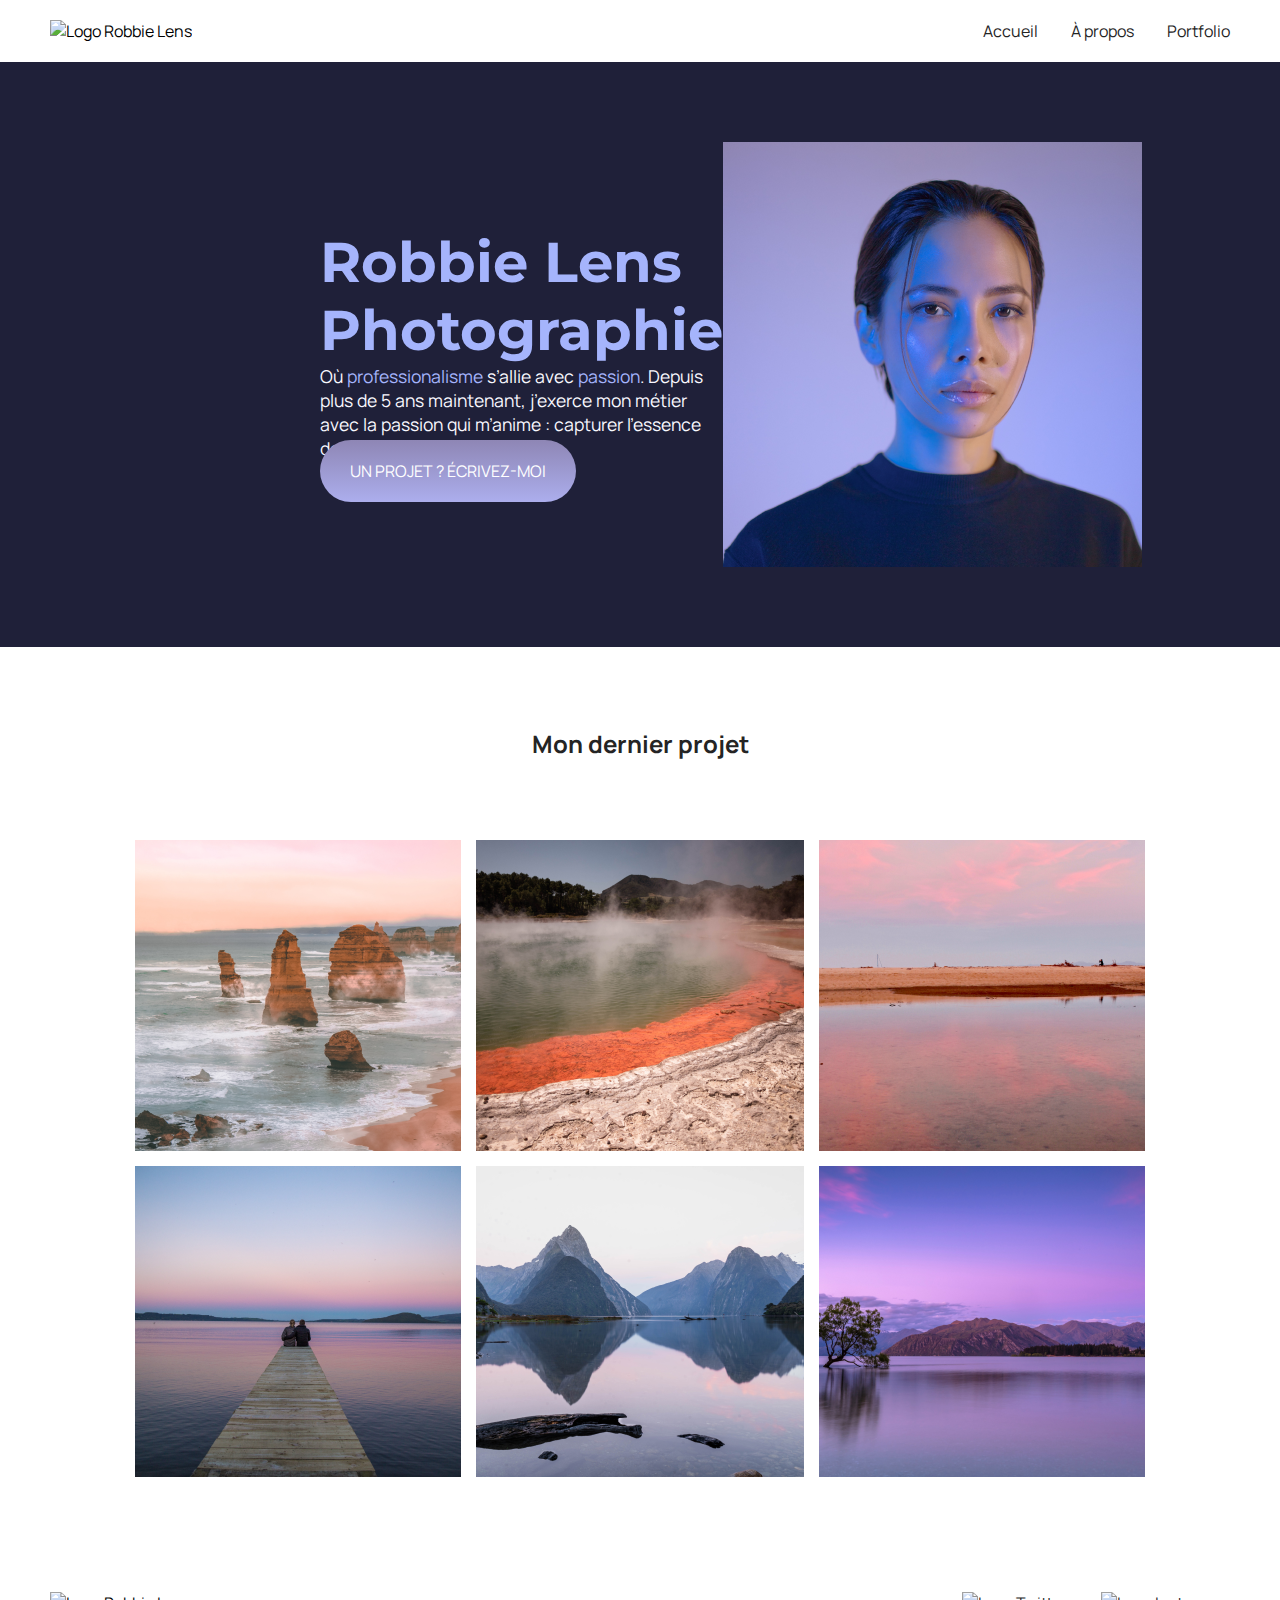
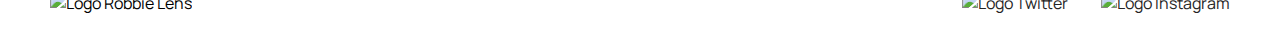
==== index.html @ 1cde3824 "P3C4" ====
<!DOCTYPE html>
<html lang="fr">

<head>
    <meta charset="utf-8" >
    <title>Accueil - Robbie Lens Photographie</title>
    <link href="style.css" rel="stylesheet" >
    <link rel="preconnect" href="https://fonts.googleapis.com">
    <link rel="preconnect" href="https://fonts.gstatic.com" crossorigin>
    <link href="https://fonts.googleapis.com/css2?family=Manrope&family=Montserrat&display=swap" rel="stylesheet">
</head>

<body>
    <header>
        <nav>
            <img src="images/logo.png" alt="Logo Robbie Lens" >
            <div>
                <a href="index.html">Accueil</a>
                <a href="a-propos.html">À propos</a>
                <a href="portfolio.html">Portfolio</a>
            </div>
        </nav>
    </header>
    <main>
        <section class="accueil-introduction">
            <div>
                <h1>Robbie Lens Photographie</h1>
                <p>
                    Où <em>professionalisme</em> s’allie avec <em>passion</em>. Depuis
                    plus de 5 ans maintenant, j’exerce mon métier avec la passion
                    qui m’anime : capturer l’essence de chaque instant.
                </p>
                <a href="" class="cta">UN PROJET ? ÉCRIVEZ-MOI</a>
            </div>
            <img src="images/robbie-lens.png" alt="Portrait avec effet de la photographe Robbie Lens" >
        </section>
        <section class="accueil-photos">
            <h2>Mon dernier projet</h2>
            <div>
                <img src="images/accueil/element-1.png" alt="Twelve apostles - Australie" >
                <img src="images/accueil/element-2.png" alt="Wai-O-Tapu - Nouvelle-Zélande" >
                <img src="images/accueil/element-3.png" alt="Parc National d’Abel Tasman - Nouvelle-Zélande" >
            </div>
            <div>
                <img src="images/accueil/element-4.png" alt="Lac Rotorua - Nouvelle-Zélande" >
                <img src="images/accueil/element-5.png" alt="Milford Sound - Nouvelle-Zélande" >
                <img src="images/accueil/element-6.png" alt="Lac Wanaka - Nouvelle-Zélande" >
            </div>
        </section>
    </main>
    <footer>
        <img src="images/logo.png" alt="Logo Robbie Lens" >
        <div>
            <a target="_blank" href="https://twitter.com/" class="lien-icone">
                <img src="images/twitter.png" alt="Logo Twitter" >
            </a>
            <a target="_blank" href="https://www.instagram.com/" class="lien-icone">
                <img src="images/instagram.png" alt="Logo Instagram" >
            </a>
        </div>
    </footer>
</body>

</html>
---- style.css ----
* {
  margin: 0;
}

body {
  font-family: 'Manrope', sans-serif;
  font-size: 1em;
  background-color: #1f2039;
}

a {
  color: #242424;
  text-decoration: none;
}

em {
  color: #a5b4fc;
  font-style: normal;
}

h1 {
  font-size: 3.5em;
  color: #a5b4fc;
  font-family: 'Montserrat', sans-serif;
}

h2 {
  color: #f9f8ff;
}

p,
li {
  font-size: 1.1em;
  color: #f9f8ff;
}

header,
footer {
  background-color: white;
  padding: 20px 50px;
}

.cta {
  background: linear-gradient(#8e86b5, #acaeed);
  color: white;
  border-radius: 50px;
  padding: 20px 30px;
}

a:hover {
  text-decoration: underline;
}

.cta:hover {
  background: linear-gradient(#696484, #8788ba);
  text-decoration: none;
}

.lien-icone {
  margin-left: 30px;
}

.lien-icone:hover {
  opacity: 0.5;
}

.carre-contenu {
  border-right: 1px solid #8e86b5;
  border-bottom: 1px solid #8e86b5;
  padding: 50px;
}

.carre-contenu h2 {
  margin-top: 30px;
}

.carre-contenu ul {
  margin-top: 30px;
}

section {
  padding: 80px;
}

.a-propos-main {
  width: 50%;
  margin: auto;
}

footer,
nav {
  display: flex;
  flex-direction: row;
  align-items: center;
  justify-content: space-between;
}

nav a {
  margin-left: 30px;
}

.accueil-photos {
  background-color: white;
  padding: 80px;
}

.accueil-photos h2 {
  color: #242424;
  text-align: center;
  margin-bottom: 80px;
}

.accueil-photos div {
  display: flex;
  flex-direction: row;
  gap: 15px;
  justify-content: center;
  margin-bottom: 15px;
}

.accueil-introduction {
  display: flex;
  flex-direction: row;
  width: 50%;
  align-items: center;
  margin: auto;
}

.portfolio-section-photos {
  background-color: white;
}

.portfolio-section-photos h2 {
  color: #242424;
  margin-bottom: 80px;
}

.grid-paysages img,
.grid-portraits img {
  width: 100%;
  height: 100%;
  /* Même si vous ne connaissez pas cette propriété, vous en aurez besoin pour permettre aux images de respecter les dimensions de la grid CSS */
  object-fit: cover;
}
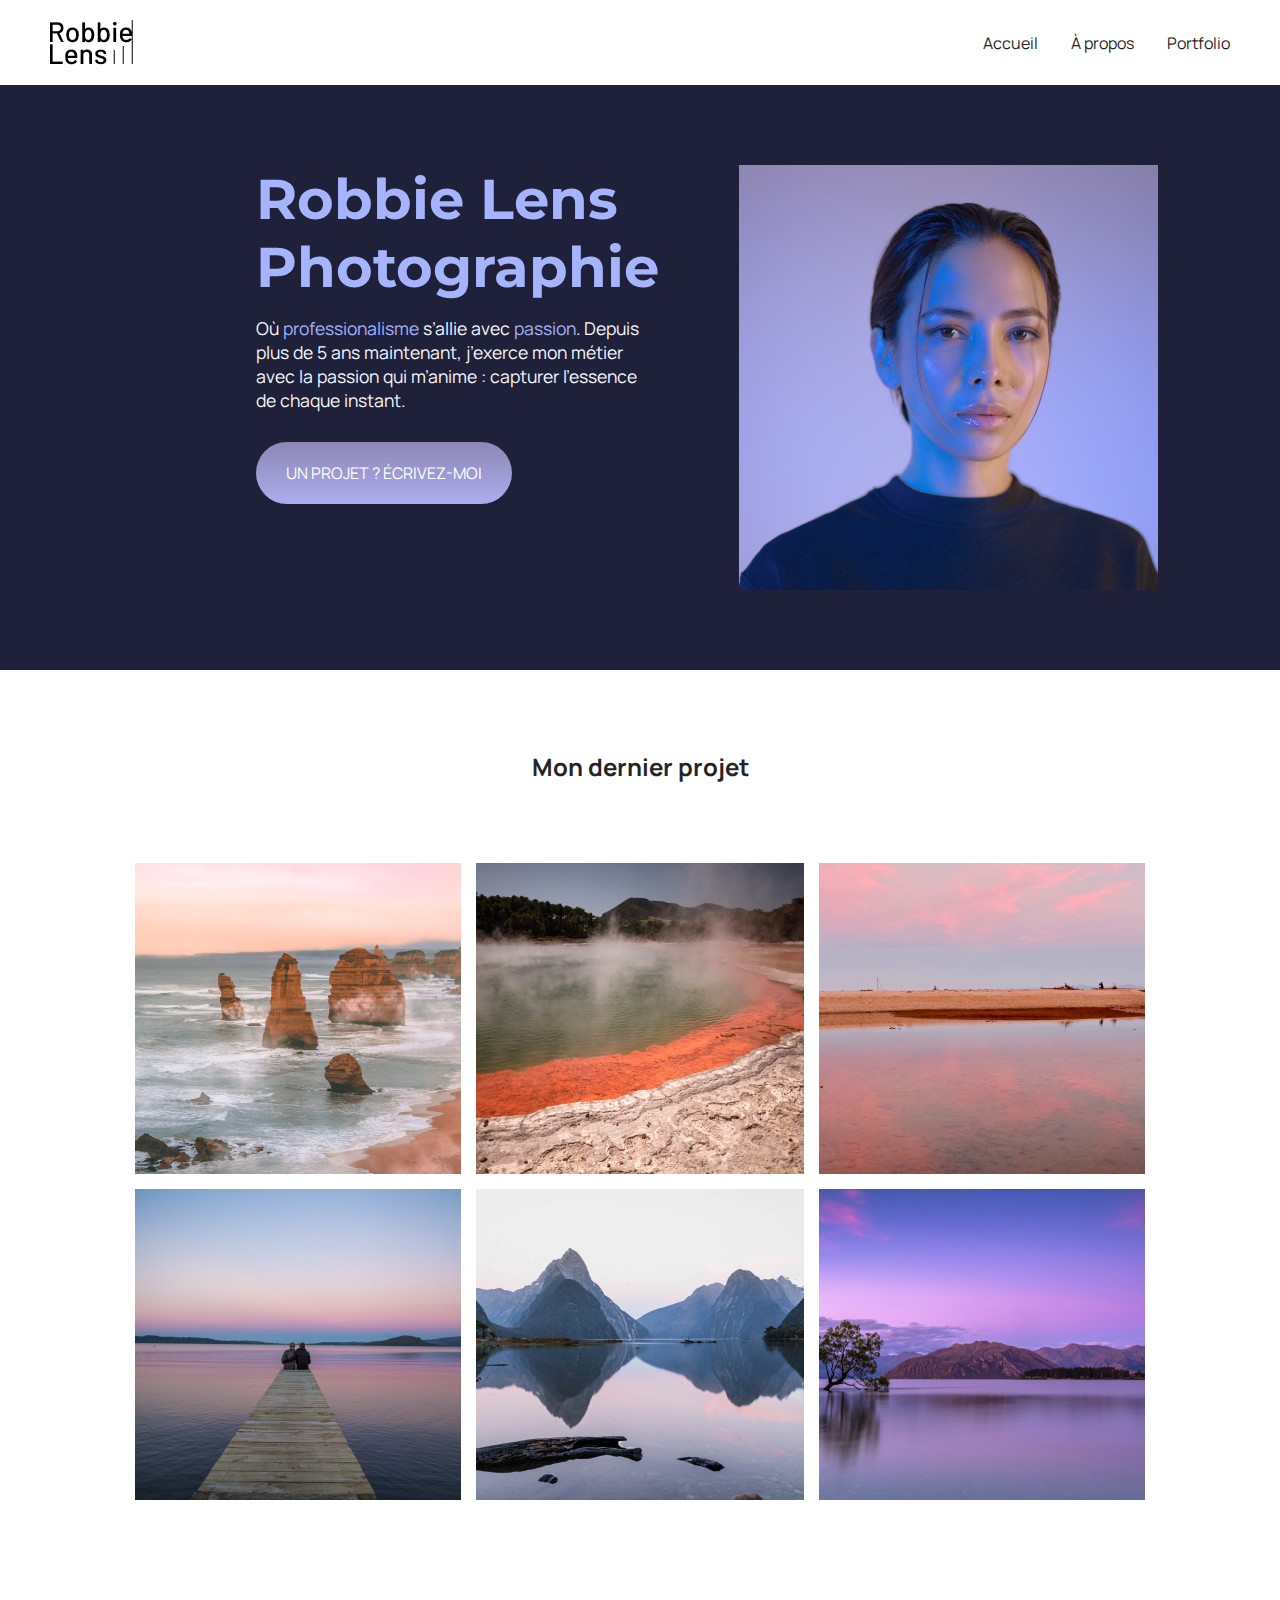
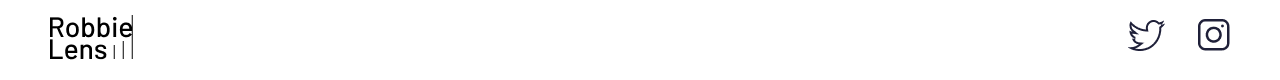
==== commit a2e9fcd2: "Merge 9b1d150cbd2f225dbc7a6bb48d7e8f4ade4ec33c into d323047eef6ed3aa2c30fa1a164f433203dc4e98" ====
--- a/index.html
+++ b/index.html
@@ -4,7 +4,8 @@
 <head>
     <meta charset="utf-8" >
     <title>Accueil - Robbie Lens Photographie</title>
-    <link href="style.css" rel="stylesheet" >
+    <link href="style/style.css" rel="stylesheet" >
+    <link href="style/index.css" rel="stylesheet" >
     <link rel="preconnect" href="https://fonts.googleapis.com">
     <link rel="preconnect" href="https://fonts.gstatic.com" crossorigin>
     <link href="https://fonts.googleapis.com/css2?family=Manrope&family=Montserrat&display=swap" rel="stylesheet">
@@ -30,7 +31,7 @@
                     plus de 5 ans maintenant, j’exerce mon métier avec la passion
                     qui m’anime : capturer l’essence de chaque instant.
                 </p>
-                <a href="" class="cta">UN PROJET ? ÉCRIVEZ-MOI</a>
+                <a href="portfolio.html" class="cta">UN PROJET ? ÉCRIVEZ-MOI</a>
             </div>
             <img src="images/robbie-lens.png" alt="Portrait avec effet de la photographe Robbie Lens" >
         </section>
--- a/style/style.css
+++ b/style/style.css
@@ -0,0 +1,82 @@
+* {
+  margin: 0;
+}
+
+body {
+  font-family: 'Manrope', sans-serif;
+  font-size: 1em;
+  background-color: #1f2039;
+}
+
+a {
+  color: #242424;
+  text-decoration: none;
+}
+
+em {
+  color: #a5b4fc;
+  font-style: normal;
+}
+
+h1 {
+  font-size: 3.5em;
+  color: #a5b4fc;
+  font-family: 'Montserrat', sans-serif;
+}
+
+h2 {
+  color: #f9f8ff;
+}
+
+p,
+li {
+  font-size: 1.1em;
+  color: #f9f8ff;
+}
+
+header,
+footer {
+  background-color: white;
+  padding: 20px 50px;
+}
+
+.cta {
+  display: inline-block;
+  background: linear-gradient(#8e86b5, #acaeed);
+  color: white;
+  border-radius: 50px;
+  padding: 20px 30px;
+}
+
+a:hover {
+  text-decoration: underline;
+}
+
+.cta:hover {
+  background: linear-gradient(#696484, #8788ba);
+  text-decoration: none;
+}
+
+.lien-icone {
+  margin-left: 30px;
+}
+
+.lien-icone:hover {
+  opacity: 0.5;
+}
+
+section {
+  padding: 80px;
+}
+
+footer,
+nav {
+  display: flex;
+  flex-direction: row;
+  align-items: center;
+  justify-content: space-between;
+}
+
+nav a {
+  margin-left: 30px;
+}
--- a/style/index.css
+++ b/style/index.css
@@ -0,0 +1,38 @@
+.accueil-photos {
+  background-color: white;
+  padding: 80px;
+}
+
+.accueil-photos h2 {
+  color: #242424;
+  text-align: center;
+  margin-bottom: 80px;
+}
+
+.accueil-photos div {
+  display: flex;
+  flex-direction: row;
+  gap: 15px;
+  justify-content: center;
+  margin-bottom: 15px;
+}
+
+.accueil-introduction {
+  display: flex;
+  flex-direction: row;
+  width: 60%;
+  align-items: flex-start;
+  margin: auto;
+}
+
+.accueil-introduction h1 {
+  margin-bottom: 15px;
+}
+
+.accueil-introduction p {
+  margin-bottom: 30px;
+}
+
+.accueil-introduction div {
+  padding-right: 80px;
+}
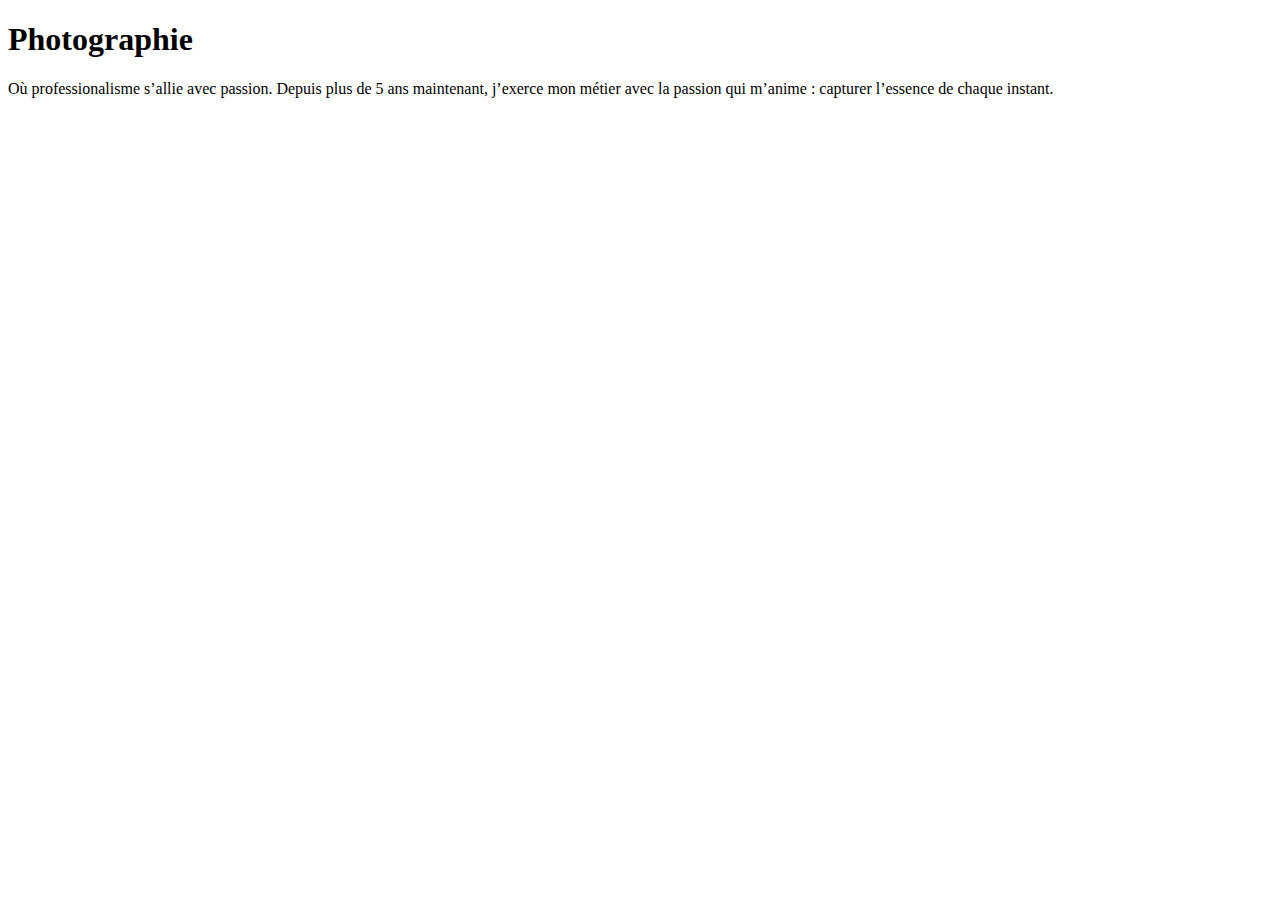
==== commit d7b8f4a9: "Merge ebe02855d96748541d482d2fb3e380b8318b13ac into d323047eef6ed3aa2c30fa1a164f433203dc4e98" ====
--- a/index.html
+++ b/index.html
@@ -2,64 +2,14 @@
 <html lang="fr">
 
 <head>
-    <meta charset="utf-8" >
+    <meta charset="utf-8">
     <title>Accueil - Robbie Lens Photographie</title>
-    <link href="style/style.css" rel="stylesheet" >
-    <link href="style/index.css" rel="stylesheet" >
-    <link rel="preconnect" href="https://fonts.googleapis.com">
-    <link rel="preconnect" href="https://fonts.gstatic.com" crossorigin>
-    <link href="https://fonts.googleapis.com/css2?family=Manrope&family=Montserrat&display=swap" rel="stylesheet">
 </head>
 
 <body>
-    <header>
-        <nav>
-            <img src="images/logo.png" alt="Logo Robbie Lens" >
-            <div>
-                <a href="index.html">Accueil</a>
-                <a href="a-propos.html">À propos</a>
-                <a href="portfolio.html">Portfolio</a>
-            </div>
-        </nav>
-    </header>
-    <main>
-        <section class="accueil-introduction">
-            <div>
-                <h1>Robbie Lens Photographie</h1>
-                <p>
-                    Où <em>professionalisme</em> s’allie avec <em>passion</em>. Depuis
-                    plus de 5 ans maintenant, j’exerce mon métier avec la passion
-                    qui m’anime : capturer l’essence de chaque instant.
-                </p>
-                <a href="portfolio.html" class="cta">UN PROJET ? ÉCRIVEZ-MOI</a>
-            </div>
-            <img src="images/robbie-lens.png" alt="Portrait avec effet de la photographe Robbie Lens" >
-        </section>
-        <section class="accueil-photos">
-            <h2>Mon dernier projet</h2>
-            <div>
-                <img src="images/accueil/element-1.png" alt="Twelve apostles - Australie" >
-                <img src="images/accueil/element-2.png" alt="Wai-O-Tapu - Nouvelle-Zélande" >
-                <img src="images/accueil/element-3.png" alt="Parc National d’Abel Tasman - Nouvelle-Zélande" >
-            </div>
-            <div>
-                <img src="images/accueil/element-4.png" alt="Lac Rotorua - Nouvelle-Zélande" >
-                <img src="images/accueil/element-5.png" alt="Milford Sound - Nouvelle-Zélande" >
-                <img src="images/accueil/element-6.png" alt="Lac Wanaka - Nouvelle-Zélande" >
-            </div>
-        </section>
-    </main>
-    <footer>
-        <img src="images/logo.png" alt="Logo Robbie Lens" >
-        <div>
-            <a target="_blank" href="https://twitter.com/" class="lien-icone">
-                <img src="images/twitter.png" alt="Logo Twitter" >
-            </a>
-            <a target="_blank" href="https://www.instagram.com/" class="lien-icone">
-                <img src="images/instagram.png" alt="Logo Instagram" >
-            </a>
-        </div>
-    </footer>
+    <h1>Photographie</h1>
+    <p>Où professionalisme s’allie avec passion. Depuis plus de 5 ans maintenant, j’exerce mon métier avec la passion
+        qui m’anime : capturer l’essence de chaque instant.</p>
 </body>
 
 </html>
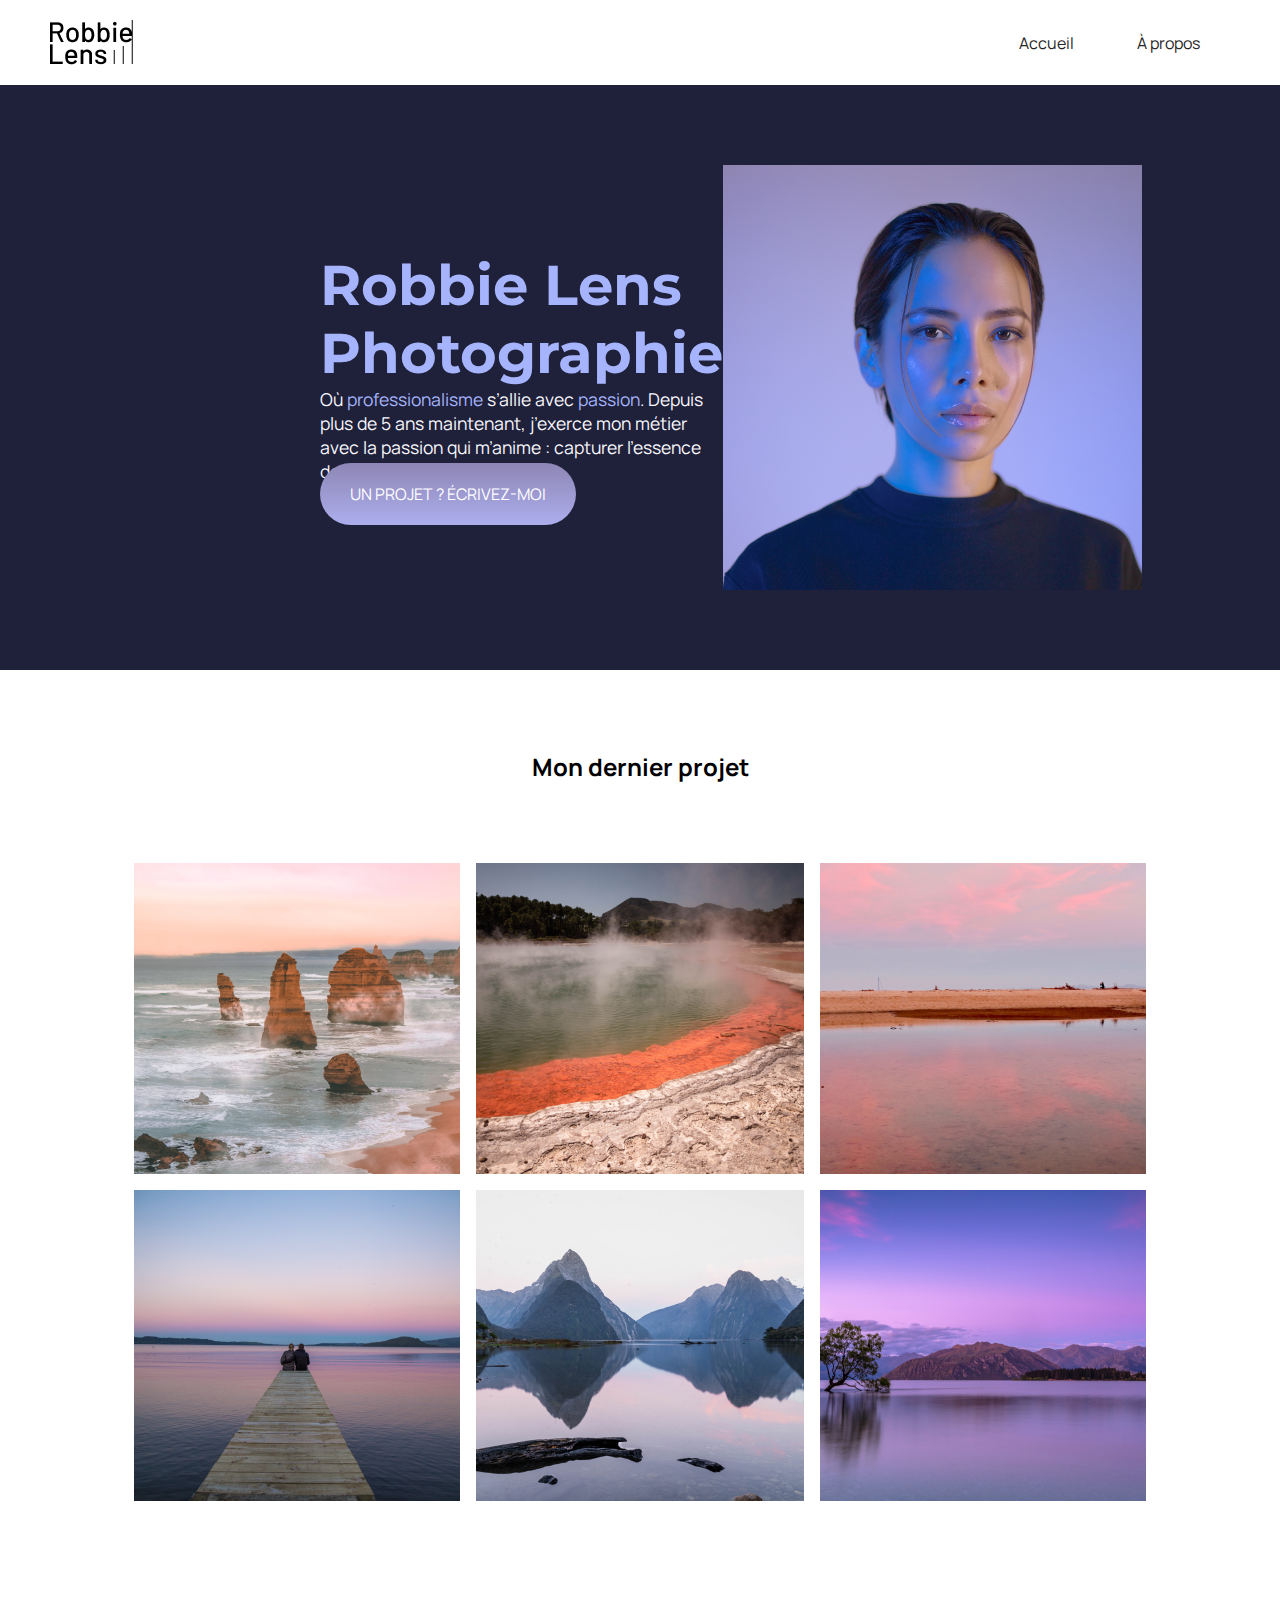
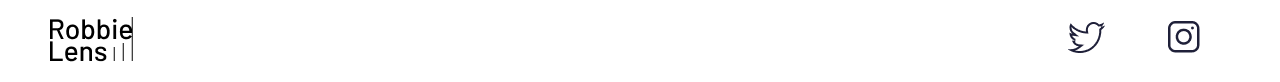
==== commit b51437e3: "Complete exercice" ====
--- a/index.html
+++ b/index.html
@@ -2,14 +2,64 @@
 <html lang="fr">
 
 <head>
-    <meta charset="utf-8">
+    <meta charset="UTF-8">
+    <meta http-equiv="X-UA-Compatible" content="IE=edge">
+    <meta name="viewport" content="width=device-width, initial-scale=1.0">
     <title>Accueil - Robbie Lens Photographie</title>
+    <link href="assets/css/style.css" rel="stylesheet">
+    <link rel="preconnect" href="https://fonts.googleapis.com">
+    <link rel="preconnect" href="https://fonts.gstatic.com" crossorigin>
+    <link href="https://fonts.googleapis.com/css2?family=Manrope&family=Montserrat&display=swap" rel="stylesheet">
 </head>
 
 <body>
-    <h1>Photographie</h1>
-    <p>Où professionalisme s’allie avec passion. Depuis plus de 5 ans maintenant, j’exerce mon métier avec la passion
-        qui m’anime : capturer l’essence de chaque instant.</p>
+    <header>
+        <nav>
+            <img src="assets/images/logo.png" alt="Logo Robbie Lens">
+            <div>
+                <a href="index.html">Accueil</a>
+                <a href="a-propos.html">À propos</a>
+            </div>
+        </nav>
+    </header>
+    <main>
+        <section class="home-intro">
+            <div>
+                <h1>Robbie Lens Photographie</h1>
+                <p>
+                    Où <em>professionalisme</em> s’allie avec <em>passion</em>. Depuis
+                    plus de 5 ans maintenant, j’exerce mon métier avec la passion
+                    qui m’anime : capturer l’essence de chaque instant.
+                </p>
+                <a href="" class="cta">UN PROJET ? ÉCRIVEZ-MOI</a>
+            </div>
+            <img src="assets/images/robbie-lens.png" alt="Portrait avec effet de la photographe Robbie Lens">
+        </section>
+        <section class="home-project">
+            <h2>Mon dernier projet</h2>
+            <div>
+                <img src="assets/images/accueil/element-1.png" alt="">
+                <img src="assets/images/accueil/element-2.png" alt="">
+                <img src="assets/images/accueil/element-3.png" alt="">
+            </div>
+            <div>
+                <img src="assets/images/accueil/element-4.png" alt="">
+                <img src="assets/images/accueil/element-5.png" alt="">
+                <img src="assets/images/accueil/element-6.png" alt="">
+            </div>
+        </section>
+    </main>
+    <footer>
+        <img src="assets/images/logo.png" alt="Logo Robbie Lens">
+        <div>
+            <a target="_blank" href="https://twitter.com/" rel="noopener" class="icon-link">
+                <img src="assets/images/twitter.png" alt="Logo Twitter">
+            </a>
+            <a target="_blank" href="https://www.instagram.com/" rel="noopener" class="icon-link">
+                <img src="assets/images/instagram.png" alt="Logo Instagram">
+            </a>
+        </div>
+    </footer>
 </body>
 
-</html>
+</html>--- a/assets/css/style.css
+++ b/assets/css/style.css
@@ -0,0 +1,147 @@
+* {
+  margin: 0;
+}
+
+body {
+  font-family: "Manrope", sans-serif;
+  font-size: 1em;
+  background-color: #1f2039;
+}
+
+a {
+  color: #242424;
+  text-decoration: none;
+}
+
+em {
+  color: #a5b4fc;
+  font-style: normal;
+}
+
+h1 {
+  font-size: 3.5em;
+  color: #a5b4fc;
+  font-family: "Montserrat", sans-serif;
+}
+
+h2 {
+  color: #f9f8ff;
+}
+
+p,
+li {
+  font-size: 1.1em;
+  color: #f9f8ff;
+}
+
+header,
+footer {
+  background-color: white;
+  padding: 20px 50px;
+}
+
+nav,
+footer {
+  display: -webkit-box;
+  display: -ms-flexbox;
+  display: flex;
+  -webkit-box-orient: horizontal;
+  -webkit-box-direction: normal;
+      -ms-flex-flow: row wrap;
+          flex-flow: row wrap;
+  -webkit-box-align: center;
+      -ms-flex-align: center;
+          align-items: center;
+  -webkit-box-pack: justify;
+      -ms-flex-pack: justify;
+          justify-content: space-between;
+}
+nav a,
+footer a {
+  margin: 30px;
+}
+
+.cta {
+  background: -webkit-gradient(linear, left top, left bottom, from(#8e86b5), to(#acaeed));
+  background: -o-linear-gradient(#8e86b5, #acaeed);
+  background: linear-gradient(#8e86b5, #acaeed);
+  color: white;
+  border-radius: 50px;
+  padding: 20px 30px;
+}
+
+a:hover {
+  text-decoration: underline;
+}
+
+.cta:hover {
+  background: -webkit-gradient(linear, left top, left bottom, from(#696484), to(#8788ba));
+  background: -o-linear-gradient(#696484, #8788ba);
+  background: linear-gradient(#696484, #8788ba);
+  text-decoration: none;
+}
+
+.icon-link:hover {
+  opacity: 0.5;
+}
+
+.square-content {
+  border-right: 1px solid #8e86b5;
+  border-bottom: 1px solid #8e86b5;
+  padding: 50px;
+}
+
+.square-content h2 {
+  margin-top: 30px;
+}
+
+.square-content ul {
+  margin-top: 30px;
+}
+
+section {
+  padding: 80px;
+}
+
+.about-main {
+  width: 50%;
+  margin: auto;
+}
+
+.home-intro {
+  display: -webkit-box;
+  display: -ms-flexbox;
+  display: flex;
+  -webkit-box-align: center;
+      -ms-flex-align: center;
+          align-items: center;
+  -webkit-box-orient: horizontal;
+  -webkit-box-direction: normal;
+      -ms-flex-direction: row;
+          flex-direction: row;
+  width: 50%;
+  margin: auto;
+}
+
+.home-project {
+  background-color: white;
+}
+.home-project h2 {
+  color: #000000;
+  margin-bottom: 80px;
+  text-align: center;
+}
+.home-project div {
+  display: -webkit-box;
+  display: -ms-flexbox;
+  display: flex;
+  -webkit-box-orient: horizontal;
+  -webkit-box-direction: normal;
+      -ms-flex-direction: row;
+          flex-direction: row;
+  gap: 16px;
+  margin-bottom: 16px;
+  -webkit-box-pack: center;
+      -ms-flex-pack: center;
+          justify-content: center;
+}/*# sourceMappingURL=style.css.map */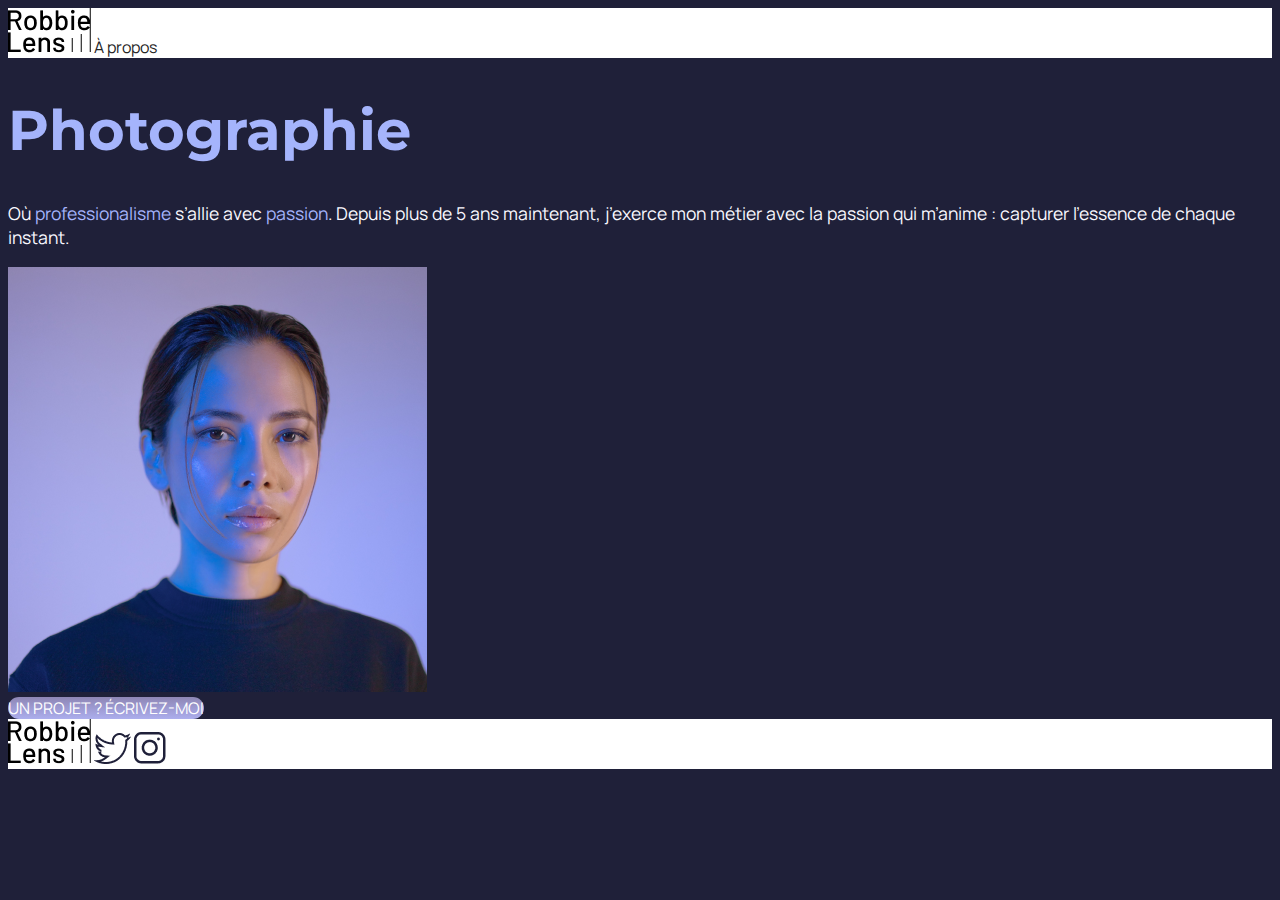
==== commit 44d0818d: "Merge fdf668b0d9265d999fde89b4f8113253525e7111 into d323047eef6ed3aa2c30fa1a164f433203dc4e98" ====
--- a/index.html
+++ b/index.html
@@ -2,64 +2,38 @@
 <html lang="fr">
 
 <head>
-    <meta charset="UTF-8">
-    <meta http-equiv="X-UA-Compatible" content="IE=edge">
-    <meta name="viewport" content="width=device-width, initial-scale=1.0">
+    <meta charset="utf-8" >
     <title>Accueil - Robbie Lens Photographie</title>
-    <link href="assets/css/style.css" rel="stylesheet">
+    <link href="style.css" rel="stylesheet" >
     <link rel="preconnect" href="https://fonts.googleapis.com">
     <link rel="preconnect" href="https://fonts.gstatic.com" crossorigin>
     <link href="https://fonts.googleapis.com/css2?family=Manrope&family=Montserrat&display=swap" rel="stylesheet">
 </head>
 
 <body>
-    <header>
-        <nav>
-            <img src="assets/images/logo.png" alt="Logo Robbie Lens">
-            <div>
-                <a href="index.html">Accueil</a>
-                <a href="a-propos.html">À propos</a>
-            </div>
-        </nav>
-    </header>
-    <main>
-        <section class="home-intro">
-            <div>
-                <h1>Robbie Lens Photographie</h1>
-                <p>
-                    Où <em>professionalisme</em> s’allie avec <em>passion</em>. Depuis
-                    plus de 5 ans maintenant, j’exerce mon métier avec la passion
-                    qui m’anime : capturer l’essence de chaque instant.
-                </p>
-                <a href="" class="cta">UN PROJET ? ÉCRIVEZ-MOI</a>
-            </div>
-            <img src="assets/images/robbie-lens.png" alt="Portrait avec effet de la photographe Robbie Lens">
-        </section>
-        <section class="home-project">
-            <h2>Mon dernier projet</h2>
-            <div>
-                <img src="assets/images/accueil/element-1.png" alt="">
-                <img src="assets/images/accueil/element-2.png" alt="">
-                <img src="assets/images/accueil/element-3.png" alt="">
-            </div>
-            <div>
-                <img src="assets/images/accueil/element-4.png" alt="">
-                <img src="assets/images/accueil/element-5.png" alt="">
-                <img src="assets/images/accueil/element-6.png" alt="">
-            </div>
-        </section>
-    </main>
-    <footer>
-        <img src="assets/images/logo.png" alt="Logo Robbie Lens">
-        <div>
-            <a target="_blank" href="https://twitter.com/" rel="noopener" class="icon-link">
-                <img src="assets/images/twitter.png" alt="Logo Twitter">
-            </a>
-            <a target="_blank" href="https://www.instagram.com/" rel="noopener" class="icon-link">
-                <img src="assets/images/instagram.png" alt="Logo Instagram">
-            </a>
-        </div>
-    </footer>
+    <div class="entete">
+        <img src="images/logo.png" alt="Logo Robbie Lens" >
+        <a href="a-propos.html">À propos</a>
+    </div>
+    <h1>Photographie</h1>
+    <p>
+        Où <em>professionalisme</em> s’allie avec <em>passion</em>. Depuis
+        plus de 5 ans maintenant, j’exerce mon métier avec la passion
+        qui m’anime : capturer l’essence de chaque instant.
+    </p>
+    <img src="images/robbie-lens.png" alt="Portrait avec effet de la photographe Robbie Lens" >
+    <div>
+        <a href="" class="cta">UN PROJET ? ÉCRIVEZ-MOI</a>
+    </div>
+    <div class="pied-de-page">
+        <img src="images/logo.png" alt="Logo Robbie Lens" >
+        <a target="_blank" href="https://twitter.com/">
+            <img src="images/twitter.png" alt="Logo Twitter" >
+        </a>
+        <a target="_blank" href="https://www.instagram.com/">
+            <img src="images/instagram.png" alt="Logo Instagram" >
+        </a>
+    </div>
 </body>
 
-</html>+</html>
--- a/style.css
+++ b/style.css
@@ -0,0 +1,47 @@
+body {
+  font-family: 'Manrope', sans-serif;
+  font-size: 1em;
+  background-color: #1f2039;
+}
+
+a {
+  color: #242424;
+  text-decoration: none;
+}
+
+em {
+  color: #a5b4fc;
+  font-style: normal;
+}
+
+h1 {
+  font-size: 3.5em;
+  color: #a5b4fc;
+  font-family: 'Montserrat', sans-serif;
+}
+
+h2 {
+  color: #f9f8ff;
+}
+
+p,
+li {
+  font-size: 1.1em;
+  color: #f9f8ff;
+}
+
+.entete,
+.pied-de-page {
+  background-color: white;
+}
+
+.cta {
+  background: linear-gradient(#8e86b5, #acaeed);
+  color: white;
+  border-radius: 50px;
+}
+
+.carre-contenu {
+  border-right: 1px solid #8e86b5;
+  border-bottom: 1px solid #8e86b5;
+}
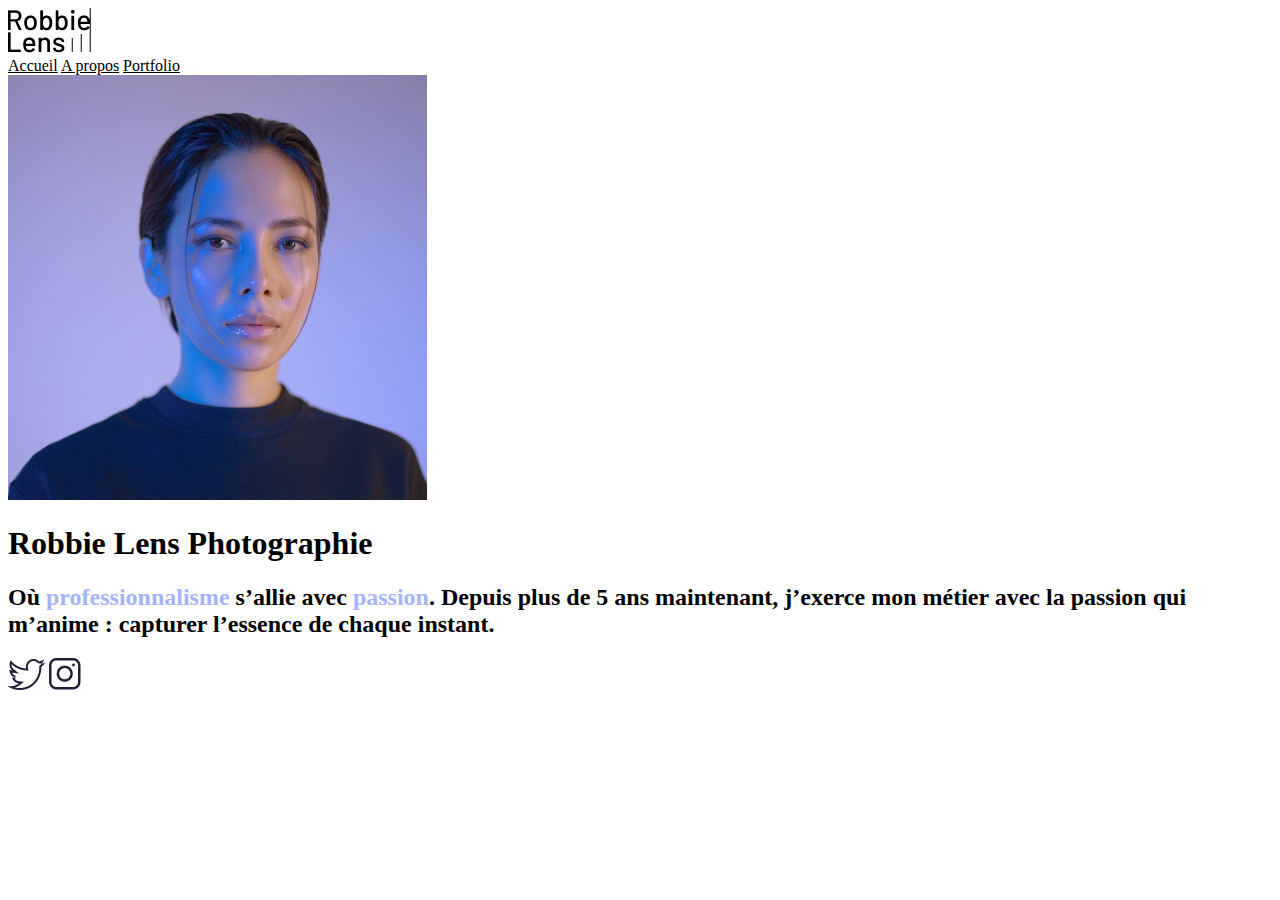
==== commit 3f00ed40: "on avance" ====
--- a/index.html
+++ b/index.html
@@ -1,39 +1,27 @@
 <!DOCTYPE html>
 <html lang="fr">
-
-<head>
-    <meta charset="utf-8" >
-    <title>Accueil - Robbie Lens Photographie</title>
-    <link href="style.css" rel="stylesheet" >
-    <link rel="preconnect" href="https://fonts.googleapis.com">
-    <link rel="preconnect" href="https://fonts.gstatic.com" crossorigin>
-    <link href="https://fonts.googleapis.com/css2?family=Manrope&family=Montserrat&display=swap" rel="stylesheet">
-</head>
-
-<body>
-    <div class="entete">
-        <img src="images/logo.png" alt="Logo Robbie Lens" >
-        <a href="a-propos.html">À propos</a>
+    <head>
+        <meta charset="utf-8">
+        <title>Accueil – Robbie Lens Photographie</title>
+        <link rel="stylesheet" href="styles.css">
+    </head>
+    <body>
+    <div>
+        <img src ="images/logo.png" alt="logo du site">    
+        <nav>
+            <a href="index.html">Accueil</a>
+            <a href="a-propos.html">A propos</a>
+            <a href="portfolio.html">Portfolio</a>
+        </nav>
     </div>
-    <h1>Photographie</h1>
-    <p>
-        Où <em>professionalisme</em> s’allie avec <em>passion</em>. Depuis
-        plus de 5 ans maintenant, j’exerce mon métier avec la passion
-        qui m’anime : capturer l’essence de chaque instant.
-    </p>
-    <img src="images/robbie-lens.png" alt="Portrait avec effet de la photographe Robbie Lens" >
-    <div>
-        <a href="" class="cta">UN PROJET ? ÉCRIVEZ-MOI</a>
-    </div>
-    <div class="pied-de-page">
-        <img src="images/logo.png" alt="Logo Robbie Lens" >
-        <a target="_blank" href="https://twitter.com/">
-            <img src="images/twitter.png" alt="Logo Twitter" >
-        </a>
-        <a target="_blank" href="https://www.instagram.com/">
-            <img src="images/instagram.png" alt="Logo Instagram" >
-        </a>
+        <img src="images/robbie-lens.png" alt="photo de Robbie Lens"> 
+        <h1>Robbie Lens Photographie</h1>
+        <h2>Où <span>professionnalisme</span> s’allie avec <span>passion</span>. Depuis plus de 5 ans maintenant, j’exerce mon métier avec la passion
+            qui m’anime : capturer l’essence de chaque instant.</h2>
+     <div>
+        <a target = "_blank" href="https://twitter.com/"><img src="images/twitter.png" alt="logo Twitter"></a>
+        <a target = "_blank" href="https://www.instagram.com/"><img src="images/instagram.png" alt="logo Instagram"></a>
     </div>
 </body>
 
-</html>
+</html>--- a/styles.css
+++ b/styles.css
@@ -0,0 +1,8 @@
+span{
+    color :#A5B4FC;
+}
+
+a{
+    color:#000000;
+}
+
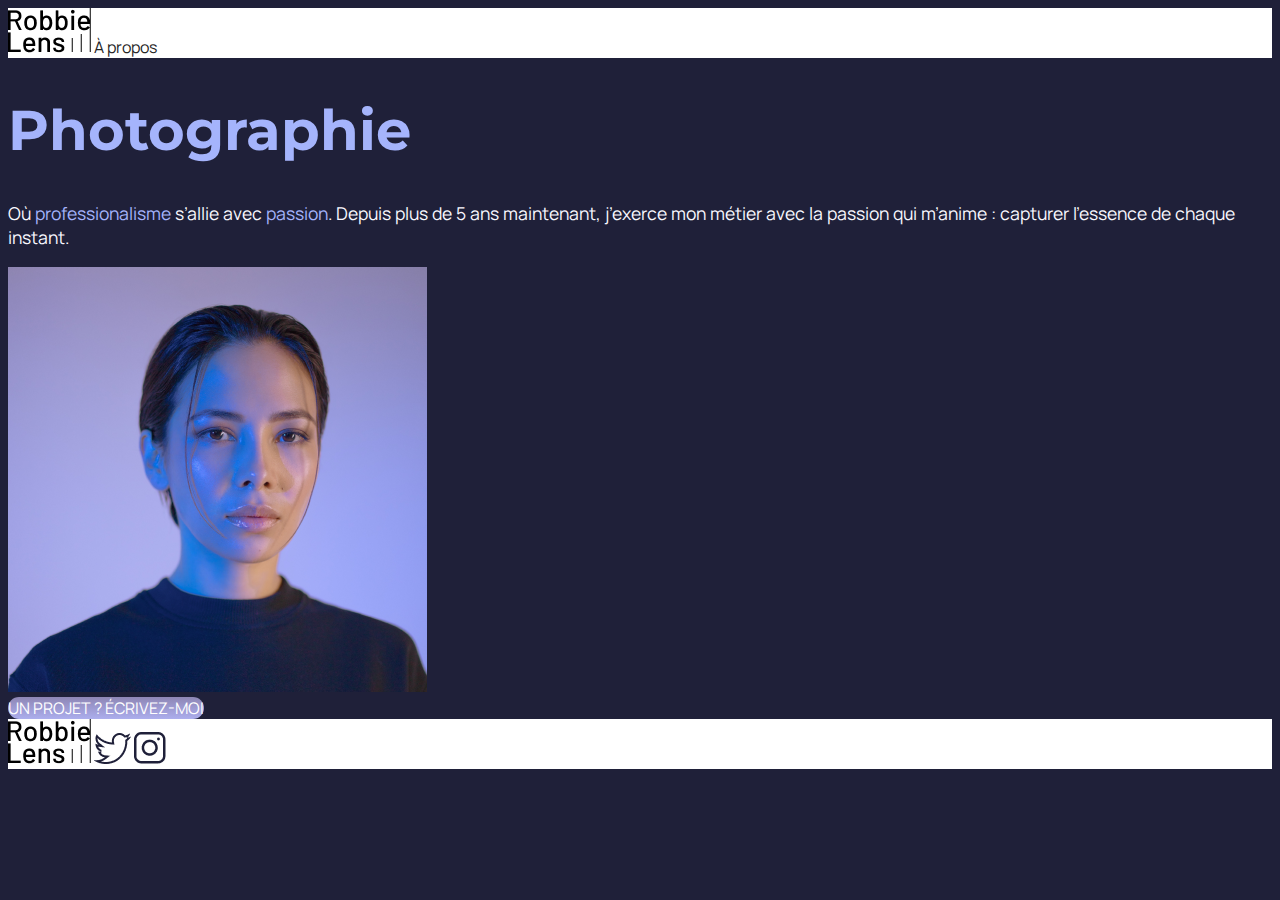
==== commit 5990809f: "Merge c67e42bd8ee98de07a42c0d3579757c62bc29a7c into d323047eef6ed3aa2c30fa1a164f433203dc4e98" ====
--- a/index.html
+++ b/index.html
@@ -1,27 +1,39 @@
 <!DOCTYPE html>
 <html lang="fr">
-    <head>
-        <meta charset="utf-8">
-        <title>Accueil – Robbie Lens Photographie</title>
-        <link rel="stylesheet" href="styles.css">
-    </head>
-    <body>
+
+<head>
+    <meta charset="utf-8" >
+    <title>Accueil - Robbie Lens Photographie</title>
+    <link href="style.css" rel="stylesheet" >
+    <link rel="preconnect" href="https://fonts.googleapis.com">
+    <link rel="preconnect" href="https://fonts.gstatic.com" crossorigin>
+    <link href="https://fonts.googleapis.com/css2?family=Manrope&family=Montserrat&display=swap" rel="stylesheet">
+</head>
+
+<body>
+    <div class="entete">
+        <img src="images/logo.png" alt="Logo Robbie Lens" >
+        <a href="a-propos.html">À propos</a>
+    </div>
+    <h1>Photographie</h1>
+    <p>
+        Où <em>professionalisme</em> s’allie avec <em>passion</em>. Depuis
+        plus de 5 ans maintenant, j’exerce mon métier avec la passion
+        qui m’anime : capturer l’essence de chaque instant.
+    </p>
+    <img src="images/robbie-lens.png" alt="Portrait avec effet de la photographe Robbie Lens" >
     <div>
-        <img src ="images/logo.png" alt="logo du site">    
-        <nav>
-            <a href="index.html">Accueil</a>
-            <a href="a-propos.html">A propos</a>
-            <a href="portfolio.html">Portfolio</a>
-        </nav>
+        <a href="" class="cta">UN PROJET ? ÉCRIVEZ-MOI</a>
     </div>
-        <img src="images/robbie-lens.png" alt="photo de Robbie Lens"> 
-        <h1>Robbie Lens Photographie</h1>
-        <h2>Où <span>professionnalisme</span> s’allie avec <span>passion</span>. Depuis plus de 5 ans maintenant, j’exerce mon métier avec la passion
-            qui m’anime : capturer l’essence de chaque instant.</h2>
-     <div>
-        <a target = "_blank" href="https://twitter.com/"><img src="images/twitter.png" alt="logo Twitter"></a>
-        <a target = "_blank" href="https://www.instagram.com/"><img src="images/instagram.png" alt="logo Instagram"></a>
+    <div class="pied-de-page">
+        <img src="images/logo.png" alt="Logo Robbie Lens" >
+        <a target="_blank" href="https://twitter.com/" class="lien-icone">
+            <img src="images/twitter.png" alt="Logo Twitter" >
+        </a>
+        <a target="_blank" href="https://www.instagram.com/" class="lien-icone">
+            <img src="images/instagram.png" alt="Logo Instagram" >
+        </a>
     </div>
 </body>
 
-</html>+</html>
--- a/style.css
+++ b/style.css
@@ -0,0 +1,60 @@
+body {
+  font-family: 'Manrope', sans-serif;
+  font-size: 1em;
+  background-color: #1f2039;
+}
+
+a {
+  color: #242424;
+  text-decoration: none;
+}
+
+em {
+  color: #a5b4fc;
+  font-style: normal;
+}
+
+h1 {
+  font-size: 3.5em;
+  color: #a5b4fc;
+  font-family: 'Montserrat', sans-serif;
+}
+
+h2 {
+  color: #f9f8ff;
+}
+
+p,
+li {
+  font-size: 1.1em;
+  color: #f9f8ff;
+}
+
+.entete,
+.pied-de-page {
+  background-color: white;
+}
+
+.cta {
+  background: linear-gradient(#8e86b5, #acaeed);
+  color: white;
+  border-radius: 50px;
+}
+
+a:hover {
+  text-decoration: underline;
+}
+
+.cta:hover {
+  background: linear-gradient(#696484, #8788ba);
+  text-decoration: none;
+}
+
+.lien-icone:hover {
+  opacity: 0.5;
+}
+
+.carre-contenu {
+  border-right: 1px solid #8e86b5;
+  border-bottom: 1px solid #8e86b5;
+}
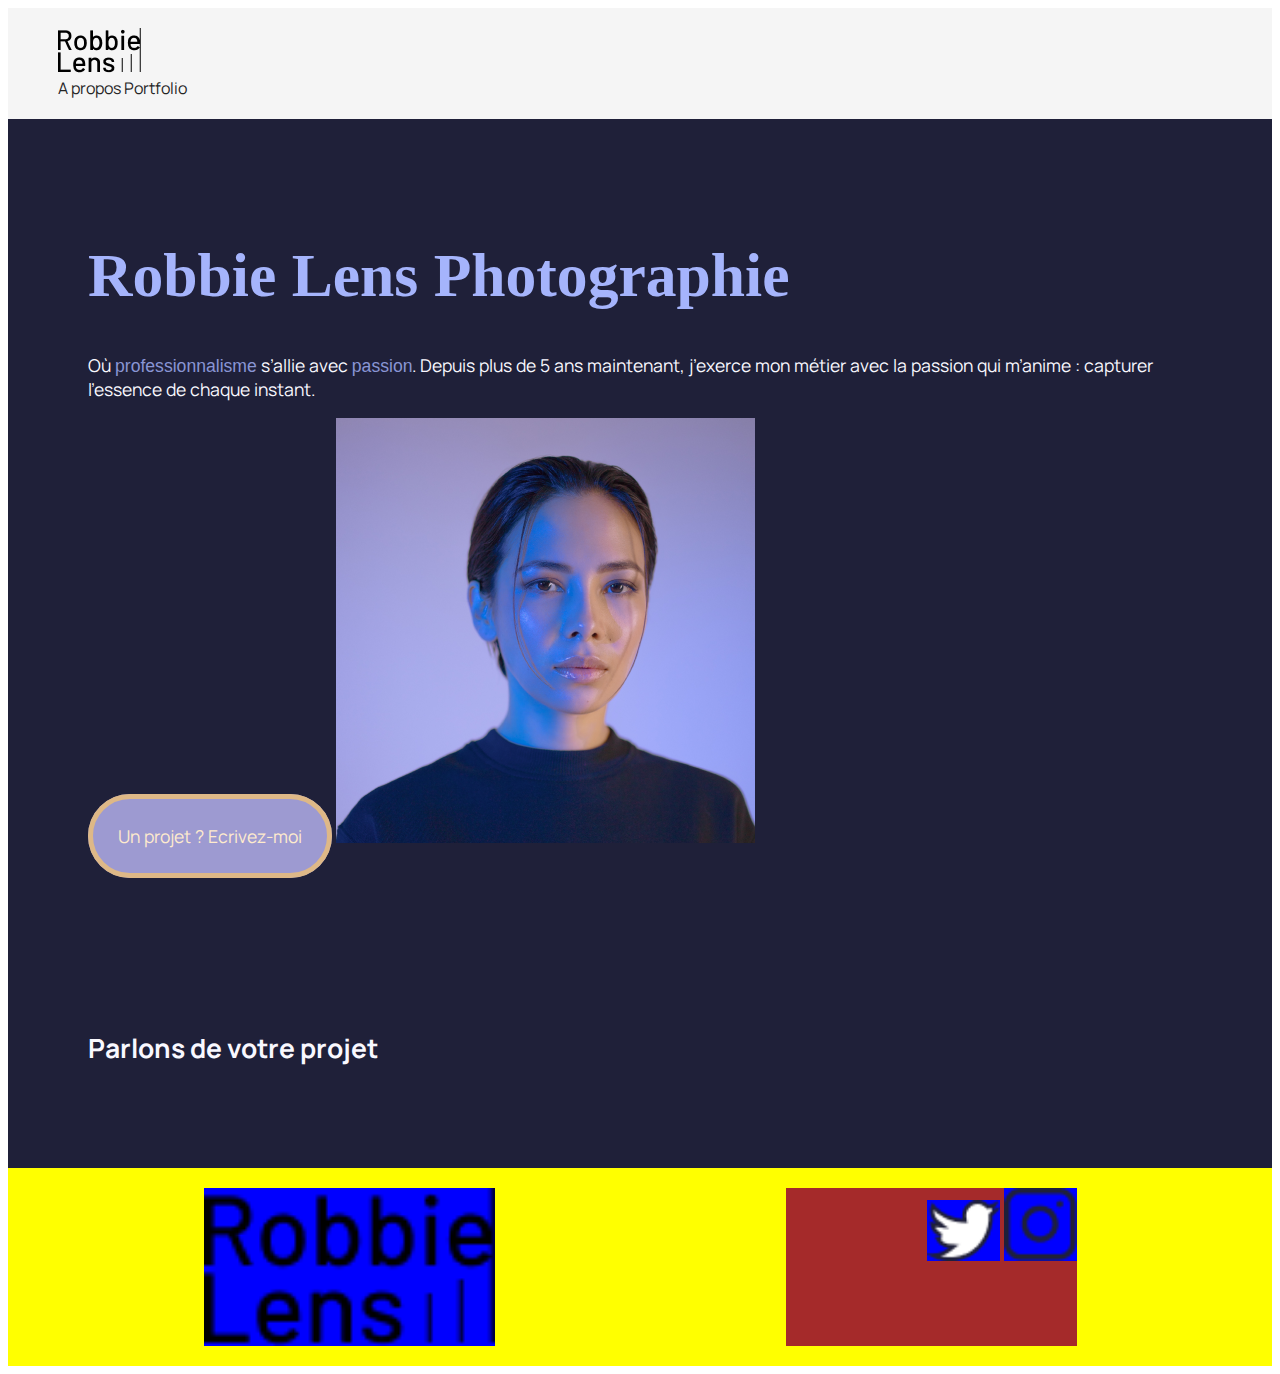
==== commit ca1d00d8: "Ajout  images portfolio (P3C3)" ====
--- a/index.html
+++ b/index.html
@@ -1,39 +1,42 @@
 <!DOCTYPE html>
 <html lang="fr">
-
-<head>
-    <meta charset="utf-8" >
-    <title>Accueil - Robbie Lens Photographie</title>
-    <link href="style.css" rel="stylesheet" >
-    <link rel="preconnect" href="https://fonts.googleapis.com">
-    <link rel="preconnect" href="https://fonts.gstatic.com" crossorigin>
-    <link href="https://fonts.googleapis.com/css2?family=Manrope&family=Montserrat&display=swap" rel="stylesheet">
-</head>
-
+    <head>
+        <meta charset="utf-8">
+        <title>Accueil – Robbie Lens Photographie</title>
+        <link rel="stylesheet" href="styles.css">
+        <link rel="preconnect" href="https://fonts.googleapis.com">
+<link rel="preconnect" href="https://fonts.gstatic.com" crossorigin>
+<link href="https://fonts.googleapis.com/css2?family=Manrope&display=swap" rel="stylesheet">
+    </head>
 <body>
-    <div class="entete">
-        <img src="images/logo.png" alt="Logo Robbie Lens" >
-        <a href="a-propos.html">À propos</a>
-    </div>
-    <h1>Photographie</h1>
-    <p>
-        Où <em>professionalisme</em> s’allie avec <em>passion</em>. Depuis
-        plus de 5 ans maintenant, j’exerce mon métier avec la passion
-        qui m’anime : capturer l’essence de chaque instant.
-    </p>
-    <img src="images/robbie-lens.png" alt="Portrait avec effet de la photographe Robbie Lens" >
-    <div>
-        <a href="" class="cta">UN PROJET ? ÉCRIVEZ-MOI</a>
-    </div>
-    <div class="pied-de-page">
-        <img src="images/logo.png" alt="Logo Robbie Lens" >
-        <a target="_blank" href="https://twitter.com/" class="lien-icone">
-            <img src="images/twitter.png" alt="Logo Twitter" >
-        </a>
-        <a target="_blank" href="https://www.instagram.com/" class="lien-icone">
-            <img src="images/instagram.png" alt="Logo Instagram" >
-        </a>
-    </div>
+    <header>
+        <img src ="images/logo.png" alt="logo du site">      
+        <nav>
+            <a href="a-propos.html">A propos</a>
+            <a href="portfolio.html">Portfolio</a>
+        </nav>
+    </header>
+    
+    <main>
+        <section>     
+            <h1>Robbie Lens Photographie</h1>
+            <p>Où <em>professionnalisme</em> s’allie avec <em>passion</em>. Depuis plus de 5 ans maintenant, j’exerce mon métier avec la passion
+            qui m’anime : capturer l’essence de chaque instant.</p>
+            <a class="poney" href ="#contact">Un projet ? Ecrivez-moi</a>
+            <img src="images/robbie-lens.png" alt="photo de Robbie Lens">
+        </section>    
+        <section>   
+            <h2 id = "contact">Parlons de votre projet</h2>
+        </section>    
+    </main>           
+    <footer>
+        <img src ="images/logo.png" alt="logo du site">
+        <div class="liens_reseaux_sociaux">
+            <a target = "_blank" href="https://twitter.com/"><img src="images/twitter.png" alt="logo Twitter"></a>
+            <a target = "_blank" href="https://www.instagram.com/"><img src="images/instagram.png" alt="logo Instagram"></a>
+        </div>
+        
+    </footer>
 </body>
 
-</html>
+</html>--- a/styles.css
+++ b/styles.css
@@ -0,0 +1,109 @@
+em{
+    color :#8995d4;
+    font-family: "roboto", sans-serif;
+    font-style: normal;
+}
+
+a{
+    font-size: 1em;
+    color: #242424;
+    font-family: Manrope;
+     text-decoration: none;
+}
+
+
+h1{
+    font-size: 3.5em;
+    color: #a5b4fc;
+    font-family: Montserrat;
+    }
+
+
+
+nav{
+    font-size: 1em;
+    
+    font-family: Manrope, sans-serif;
+   
+}
+
+section{
+    background: #1f2039;
+    font-size: 1.1em;
+    font-family: Manrope, sans-serif;
+    color:#F9F8FF; 
+    padding: 80px 80px;
+}
+
+header, footer{
+     background-color: whitesmoke;
+     padding:  20px 50px 20px 50px;/*choix d'une couleur de fond pour les balises footer et header*/
+}
+/*la classe "poney" est liée avec les liens "Un projet ? Ecrivez-moi" et "Voir mon potfolio"*/
+.poney{
+    font-size: 2m;
+    color: hwb(177 40% 37%);
+    border: 5px solid burlywood;
+    border-radius: 50px;
+    background-color: #9d9ad1;
+    color: blanchedalmond;
+    padding: 25px;
+}
+/* la classe "fringant" <==> "carre-contenu" */
+.fringant{
+    border-right: 5px solid rgba(177, 175, 54, 0.912); /* #8e86b5; */
+    border-bottom: 5px solid rgb(161, 139, 62); 
+    padding: 50px ;
+    width: 50%;
+    margin: 0 auto;
+}
+
+
+.poney:hover{
+    background: linear-gradient(90deg, #696484, #8788BA);
+    text-decoration: none;
+}
+
+header a:hover{
+    opacity: 0.5;
+}
+
+a img:hover{
+    opacity: 0.5;
+}
+
+.liens_reseaux_sociaux{
+    text-align: right;
+    width: 25%;
+    background-color: brown;
+}
+.fringant h2, ul{
+    margin-top: 70px;
+}
+
+.fringant li, p{
+    text-align:left;    
+}
+
+.fringant ul, .fringant p{
+    background-color: red;
+    width: 66%;
+    
+}
+
+footer img{
+    background-color: blue;
+    width: 25%;
+}
+
+footer{
+    background-color: yellow;
+    display: flex;
+    justify-content: space-around;
+}
+
+main{
+    background: #1f2039; 
+    display: flex; 
+    flex-direction: column; 
+}